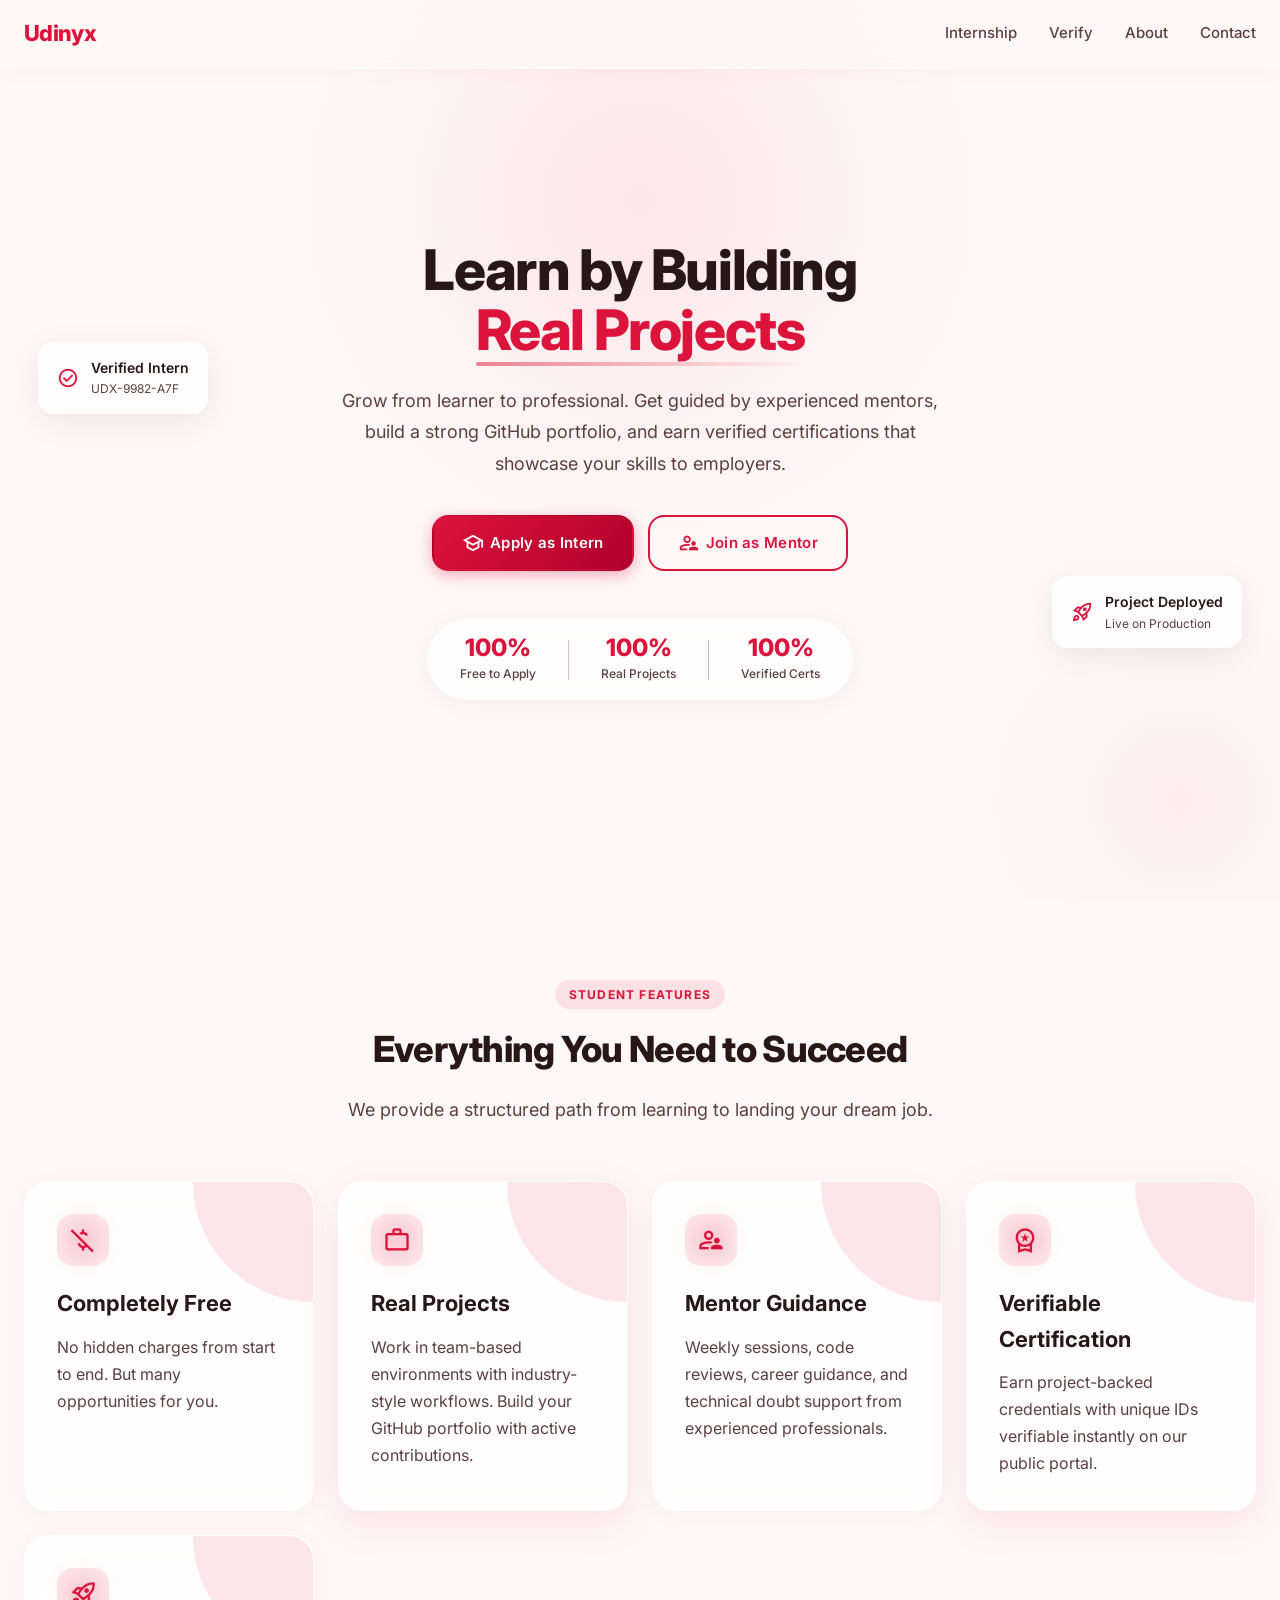
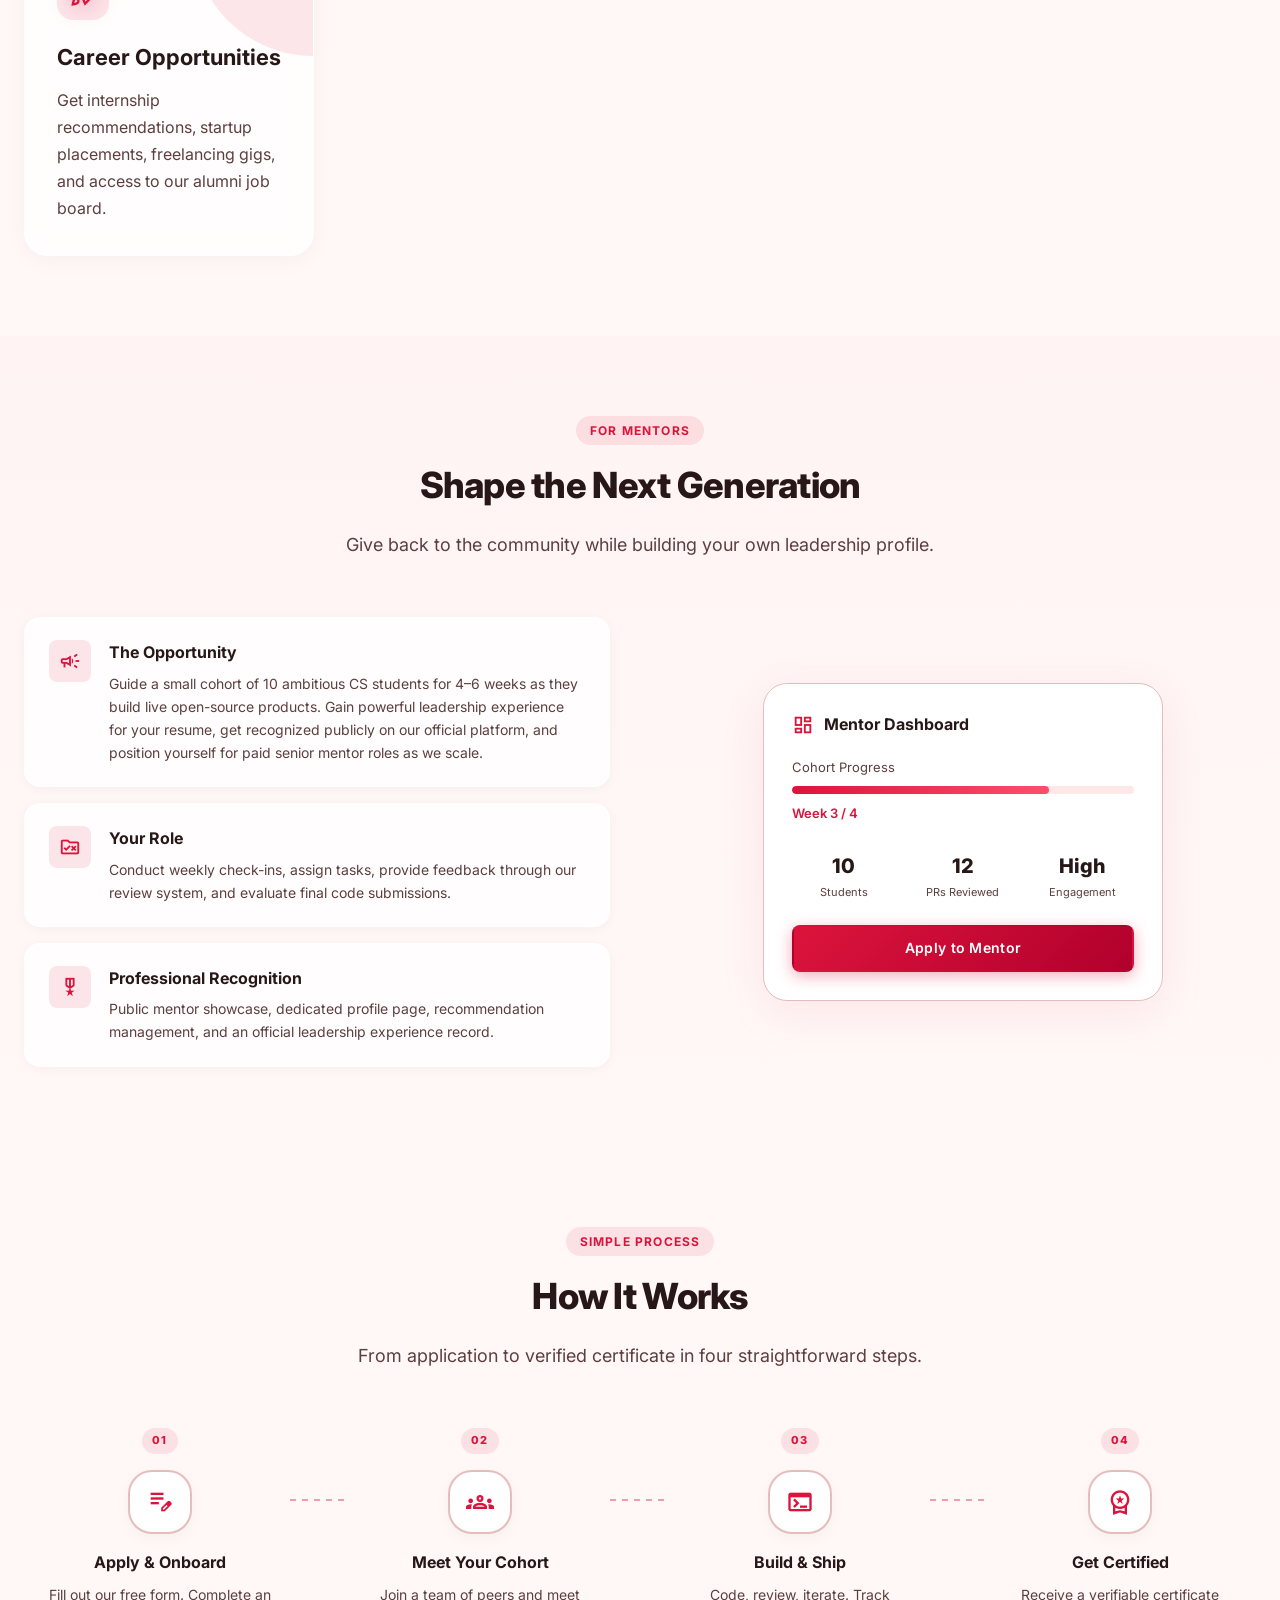
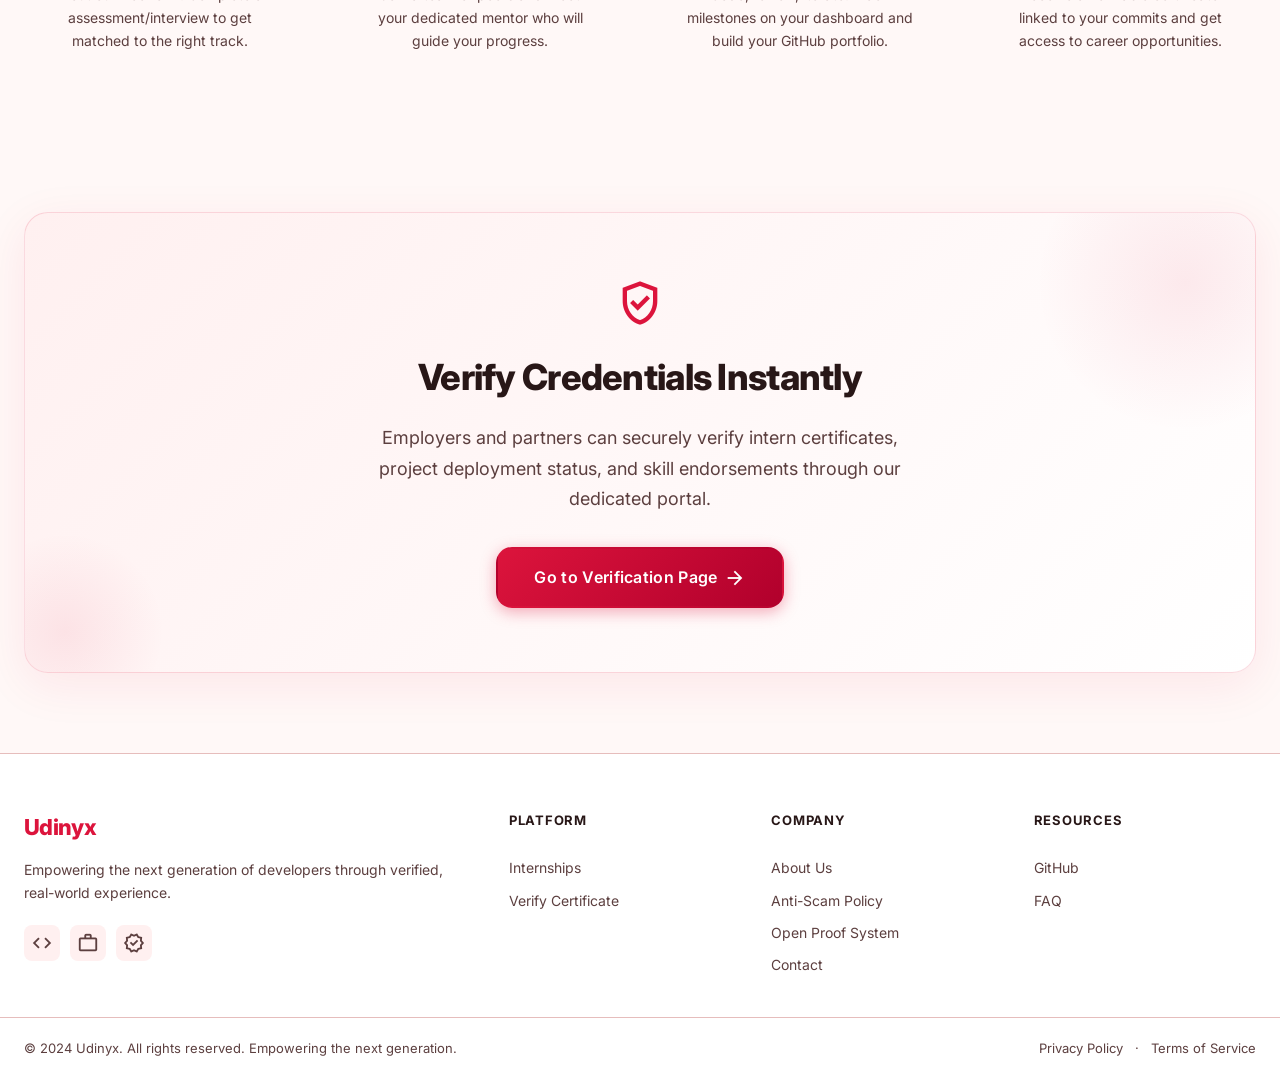
==== index.html @ 5a213f04 "V1" ====
<!DOCTYPE html>
<html lang="en">
<head>
  <meta charset="UTF-8" />
  <meta name="viewport" content="width=device-width, initial-scale=1.0" />
  <title>Udinyx – Professional Real-World Internship Experience</title>
  <meta name="description" content="Udinyx bridges the gap between education and industry. Accelerate your career through high-impact, verified internships with real-world projects and elite mentorship." />
  <link rel="preconnect" href="https://fonts.googleapis.com" />
  <link rel="preconnect" href="https://fonts.gstatic.com" crossorigin />
  <link href="https://fonts.googleapis.com/css2?family=Inter:wght@400;500;600;700;800&display=swap" rel="stylesheet" />
  <link href="https://fonts.googleapis.com/css2?family=Material+Symbols+Outlined:opsz,wght,FILL,GRAD@20..48,100..700,0..1,-50..200" rel="stylesheet" />
  <link rel="stylesheet" href="styles.css" />
</head>
<body>

  <!-- ====== NAVBAR ====== -->
  <nav class="navbar" id="navbar">
    <div class="nav-inner">
      <a href="index.html" class="nav-logo">Udinyx</a>
      <div class="nav-links" id="navLinks">
        <a href="index.html" class="nav-link">Internship</a>
        <a href="verify.html" class="nav-link">Verify</a>
        <a href="about.html" class="nav-link">About</a>
        <a href="contact.html" class="nav-link">Contact</a>
      </div>
      <button class="mobile-menu-btn" id="mobileMenuBtn" aria-label="Open menu">
        <span class="material-symbols-outlined">menu</span>
      </button>
    </div>
  </nav>

  <!-- Mobile Drawer -->
  <div class="mobile-drawer" id="mobileDrawer">
    <div class="drawer-header">
      <span class="nav-logo">Udinyx</span>
      <button class="mobile-menu-btn" id="mobileCloseBtn" aria-label="Close menu">
        <span class="material-symbols-outlined">close</span>
      </button>
    </div>
    <a href="index.html" class="drawer-link" onclick="document.getElementById('mobileCloseBtn').click()">Internship</a>
    <a href="verify.html" class="drawer-link" onclick="document.getElementById('mobileCloseBtn').click()">Verify</a>
    <a href="about.html" class="drawer-link" onclick="document.getElementById('mobileCloseBtn').click()">About</a>
    <a href="contact.html" class="drawer-link" onclick="document.getElementById('mobileCloseBtn').click()">Contact</a>
  </div>
  <div class="drawer-overlay" id="drawerOverlay"></div>

  <main>

    <!-- ====== HERO SECTION ====== -->
    <section class="hero-section" id="home">
      <!-- Background orb -->
      <div class="hero-orb"></div>
      <div class="hero-orb hero-orb-2"></div>

      <div class="container hero-content">

        <h1 class="hero-headline">
          Learn by Building <br class="desktop-only" />
          <span class="headline-accent">Real Projects</span>
        </h1>

        <p class="hero-subtext">
          Grow from learner to professional. Get guided by experienced mentors, build a strong GitHub portfolio, and earn verified certifications that showcase your skills to employers.
        </p>

        <div class="hero-cta-group" id="apply">
          <a href="https://forms.gle/oygbTrC6hXCsfN657" class="btn btn-primary btn-lg" id="applyInternBtn">
            <span class="material-symbols-outlined">school</span>
            Apply as Intern
          </a>
          <a href="https://forms.gle/LfVs7crWo45tyBU28" class="btn btn-outline btn-lg" id="joinMentorBtn">
            <span class="material-symbols-outlined">supervisor_account</span>
            Join as Mentor
          </a>
        </div>

        <div class="hero-stats">
          <div class="stat-item">
            <span class="stat-number">100%</span>
            <span class="stat-label">Free to Apply</span>
          </div>
          <div class="stat-divider"></div>
          <div class="stat-item">
            <span class="stat-number">100%</span>
            <span class="stat-label">Real Projects</span>
          </div>
          <div class="stat-divider"></div>
          <div class="stat-item">
            <span class="stat-number">100%</span>
            <span class="stat-label">Verified Certs</span>
          </div>
        </div>
      </div>

      <!-- Floating glass card decorations -->
      <div class="hero-float-card card-a">
        <span class="material-symbols-outlined text-crimson">check_circle</span>
        <div>
          <div class="float-card-title">Verified Intern</div>
          <div class="float-card-sub">UDX-9982-A7F</div>
        </div>
      </div>
      <div class="hero-float-card card-b">
        <span class="material-symbols-outlined text-crimson">rocket_launch</span>
        <div>
          <div class="float-card-title">Project Deployed</div>
          <div class="float-card-sub">Live on Production</div>
        </div>
      </div>
    </section>

    <!-- ====== FOR STUDENTS SECTION ====== -->
    <section class="section" id="students">
      <div class="container">
        <div class="section-header">
          <span class="section-eyebrow">Student Features</span>
          <h2 class="section-title">Everything You Need to Succeed</h2>
          <p class="section-subtitle">We provide a structured path from learning to landing your dream job.</p>
        </div>

        <div class="features-grid">
          <!-- Feature 1 -->
          <div class="feature-card" style="--delay: 0ms">
            <div class="feature-card-bg"></div>
            <div class="feature-icon-wrap">
              <span class="material-symbols-outlined feature-icon">money_off</span>
            </div>
            <h3 class="feature-card-title">Completely Free</h3>
            <p class="feature-card-text">No hidden charges from start to end. But many opportunities for you.</p>
          </div>

          <!-- Feature 2 -->
          <div class="feature-card feature-card--elevated" style="--delay: 100ms">
            <div class="feature-card-bg"></div>
            <div class="feature-icon-wrap">
              <span class="material-symbols-outlined feature-icon">work</span>
            </div>
            <h3 class="feature-card-title">Real Projects</h3>
            <p class="feature-card-text">Work in team-based environments with industry-style workflows. Build your GitHub portfolio with active contributions.</p>
          </div>

          <!-- Feature 3 -->
          <div class="feature-card" style="--delay: 200ms">
            <div class="feature-card-bg"></div>
            <div class="feature-icon-wrap">
              <span class="material-symbols-outlined feature-icon">supervisor_account</span>
            </div>
            <h3 class="feature-card-title">Mentor Guidance</h3>
            <p class="feature-card-text">Weekly sessions, code reviews, career guidance, and technical doubt support from experienced professionals.</p>
          </div>



          <!-- Feature 5 -->
          <div class="feature-card feature-card--elevated" style="--delay: 100ms">
            <div class="feature-card-bg"></div>
            <div class="feature-icon-wrap">
              <span class="material-symbols-outlined feature-icon">workspace_premium</span>
            </div>
            <h3 class="feature-card-title">Verifiable Certification</h3>
            <p class="feature-card-text">Earn project-backed credentials with unique IDs verifiable instantly on our public portal.</p>
          </div>

          <!-- Feature 6 -->
          <div class="feature-card" style="--delay: 200ms">
            <div class="feature-card-bg"></div>
            <div class="feature-icon-wrap">
              <span class="material-symbols-outlined feature-icon">rocket_launch</span>
            </div>
            <h3 class="feature-card-title">Career Opportunities</h3>
            <p class="feature-card-text">Get internship recommendations, startup placements, freelancing gigs, and access to our alumni job board.</p>
          </div>
        </div>
      </div>
    </section>

    <!-- ====== FOR MENTORS SECTION ====== -->
    <section class="section section-alt" id="mentors">
      <div class="container">
        <div class="section-header">
          <span class="section-eyebrow">For Mentors</span>
          <h2 class="section-title">Shape the Next Generation</h2>
          <p class="section-subtitle">Give back to the community while building your own leadership profile.</p>
        </div>

        <div class="difference-layout">
          <div class="difference-cards">
            <!-- The Pitch -->
            <div class="diff-card">
              <div class="diff-icon-wrap">
                <span class="material-symbols-outlined diff-icon">campaign</span>
              </div>
              <div class="diff-content">
                <h4 class="diff-title">The Opportunity</h4>
                <p class="diff-text">Guide a small cohort of 10 ambitious CS students for 4–6 weeks as they build live open-source products. Gain powerful leadership experience for your resume, get recognized publicly on our official platform, and position yourself for paid senior mentor roles as we scale.</p>
              </div>
            </div>

            <!-- The Role -->
            <div class="diff-card">
              <div class="diff-icon-wrap">
                <span class="material-symbols-outlined diff-icon">rule_folder</span>
              </div>
              <div class="diff-content">
                <h4 class="diff-title">Your Role</h4>
                <p class="diff-text">Conduct weekly check-ins, assign tasks, provide feedback through our review system, and evaluate final code submissions.</p>
              </div>
            </div>

             <!-- Recognition -->
             <div class="diff-card">
              <div class="diff-icon-wrap">
                <span class="material-symbols-outlined diff-icon">military_tech</span>
              </div>
              <div class="diff-content">
                <h4 class="diff-title">Professional Recognition</h4>
                <p class="diff-text">Public mentor showcase, dedicated profile page, recommendation management, and an official leadership experience record.</p>
              </div>
            </div>
          </div>

          <div class="difference-visual">
            <div class="diff-visual-card">
              <div class="diff-visual-header">
                <span class="material-symbols-outlined text-crimson">dashboard</span>
                <span class="diff-visual-title">Mentor Dashboard</span>
              </div>
              <div class="trust-meter">
                <div style="font-size: 13px; margin-bottom: 8px; color: var(--on-surface-variant);">Cohort Progress</div>
                <div class="trust-meter-bar">
                  <div class="trust-meter-fill" style="width: 75%"></div>
                </div>
                <span class="trust-meter-value">Week 3 / 4</span>
              </div>
              <div class="diff-stats-row">
                <div class="diff-mini-stat">
                  <span class="diff-mini-number">10</span>
                  <span class="diff-mini-label">Students</span>
                </div>
                <div class="diff-mini-stat">
                  <span class="diff-mini-number">12</span>
                  <span class="diff-mini-label">PRs Reviewed</span>
                </div>
                <div class="diff-mini-stat">
                  <span class="diff-mini-number">High</span>
                  <span class="diff-mini-label">Engagement</span>
                </div>
              </div>
              
              <div style="margin-top: 24px;">
                 <a href="https://forms.gle/LfVs7crWo45tyBU28" class="btn btn-primary" style="width: 100%; justify-content: center;">Apply to Mentor</a>
              </div>
            </div>
          </div>
        </div>
      </div>
    </section>

    <!-- ====== HOW IT WORKS ====== -->
    <section class="section" id="how">
      <div class="container">
        <div class="section-header">
          <span class="section-eyebrow">Simple Process</span>
          <h2 class="section-title">How It Works</h2>
          <p class="section-subtitle">From application to verified certificate in four straightforward steps.</p>
        </div>

        <div class="steps-row">
          <div class="step-item">
            <div class="step-number">01</div>
            <div class="step-icon-wrap">
              <span class="material-symbols-outlined step-icon">edit_note</span>
            </div>
            <h4 class="step-title">Apply & Onboard</h4>
            <p class="step-text">Fill out our free form. Complete an assessment/interview to get matched to the right track.</p>
          </div>
          <div class="step-connector"></div>

          <div class="step-item">
            <div class="step-number">02</div>
            <div class="step-icon-wrap">
              <span class="material-symbols-outlined step-icon">groups</span>
            </div>
            <h4 class="step-title">Meet Your Cohort</h4>
            <p class="step-text">Join a team of peers and meet your dedicated mentor who will guide your progress.</p>
          </div>
          <div class="step-connector"></div>

          <div class="step-item">
            <div class="step-number">03</div>
            <div class="step-icon-wrap">
              <span class="material-symbols-outlined step-icon">terminal</span>
            </div>
            <h4 class="step-title">Build & Ship</h4>
            <p class="step-text">Code, review, iterate. Track milestones on your dashboard and build your GitHub portfolio.</p>
          </div>
          <div class="step-connector"></div>

          <div class="step-item">
            <div class="step-number">04</div>
            <div class="step-icon-wrap">
              <span class="material-symbols-outlined step-icon">workspace_premium</span>
            </div>
            <h4 class="step-title">Get Certified</h4>
            <p class="step-text">Receive a verifiable certificate linked to your commits and get access to career opportunities.</p>
          </div>
        </div>
      </div>
    </section>

    <!-- ====== VERIFY CTA SECTION ====== -->
    <section class="section verify-cta-section" id="verify">
      <div class="container">
        <div class="verify-cta-card">
          <div class="verify-cta-orb"></div>
          <div class="verify-cta-orb verify-cta-orb-2"></div>
          <div class="verify-cta-content">
            <span class="material-symbols-outlined verify-cta-icon">verified_user</span>
            <h2 class="verify-cta-title">Verify Credentials Instantly</h2>
            <p class="verify-cta-text">Employers and partners can securely verify intern certificates, project deployment status, and skill endorsements through our dedicated portal.</p>
            <a href="verify.html" class="btn btn-primary btn-lg verify-cta-btn">
              Go to Verification Page
              <span class="material-symbols-outlined">arrow_forward</span>
            </a>
          </div>
        </div>
      </div>
    </section>

  </main>

  <!-- ====== FOOTER ====== -->
  <footer class="footer">
    <div class="footer-inner">
      <div class="footer-brand">
        <span class="footer-logo">Udinyx</span>
        <p class="footer-tagline">Empowering the next generation of developers through verified, real-world experience.</p>
        <div class="footer-socials">
          <a href="#" class="social-link" aria-label="GitHub">
            <span class="material-symbols-outlined">code</span>
          </a>
          <a href="#" class="social-link" aria-label="LinkedIn">
            <span class="material-symbols-outlined">work</span>
          </a>
          <a href="#" class="social-link" aria-label="Open Proof">
            <span class="material-symbols-outlined">verified</span>
          </a>
        </div>
      </div>

      <div class="footer-links-col">
        <h5 class="footer-col-title">Platform</h5>
        <a href="index.html" class="footer-link">Internships</a>
        <a href="verify.html" class="footer-link">Verify Certificate</a>
      </div>

      <div class="footer-links-col">
        <h5 class="footer-col-title">Company</h5>
        <a href="about.html" class="footer-link">About Us</a>
        <a href="anti-scam.html" class="footer-link">Anti-Scam Policy</a>
        <a href="open-proof.html" class="footer-link">Open Proof System</a>
        <a href="contact.html" class="footer-link">Contact</a>
      </div>

      <div class="footer-links-col">
        <h5 class="footer-col-title">Resources</h5>
        <a href="https://github.com" class="footer-link">GitHub</a>
        <a href="faq.html" class="footer-link">FAQ</a>
      </div>
    </div>

    <div class="footer-bottom">
      <span>© 2024 Udinyx. All rights reserved. Empowering the next generation.</span>
      <div class="footer-bottom-links">
        <a href="#">Privacy Policy</a>
        <span>·</span>
        <a href="#">Terms of Service</a>
      </div>
    </div>
  </footer>

  <script src="main.js"></script>
</body>
</html>
---- styles.css ----
/* ============================================================
   UDINYX – Global Styles
   Design System: Minimalist Glassmorphism · Crimson Primary
   Font: Inter · Material Symbols
   ============================================================ */

/* ---- Google Font Import ---- */
@import url('https://fonts.googleapis.com/css2?family=Inter:wght@400;500;600;700;800&display=swap');

/* ============================================================
   CSS VARIABLES / DESIGN TOKENS
   ============================================================ */
:root {
  /* Primary Palette */
  --crimson: #DC143C;
  --crimson-dark: #B1002C;
  --crimson-light: #FF4D6D;
  --crimson-container: #DC143C;
  --crimson-10: rgba(220, 20, 60, 0.10);
  --crimson-20: rgba(220, 20, 60, 0.20);
  --crimson-30: rgba(220, 20, 60, 0.30);
  --crimson-glow: 0 0 20px rgba(220, 20, 60, 0.30);

  /* Surface */
  --surface: #fff8f7;
  --surface-container: #ffe9e8;
  --surface-container-low: #fff0f0;
  --surface-container-high: #ffe1e1;
  --surface-container-highest: #fcdbda;
  --surface-dim: #f3d3d2;
  --background: #fff8f7;
  --surface-glass: rgba(255, 255, 255, 0.75);
  --surface-glass-hover: rgba(255, 255, 255, 0.90);

  /* Text */
  --on-surface: #281717;
  --on-surface-variant: #5c3f3f;
  --on-primary: #ffffff;

  /* Outline */
  --outline: #916f6e;
  --outline-variant: #e6bdbc;

  /* Semantic */
  --success: #22c55e;
  --warning: #f59e0b;

  /* Typography */
  --font: 'Inter', -apple-system, BlinkMacSystemFont, sans-serif;
  --fs-hero: clamp(36px, 5vw, 56px);
  --fs-h2: clamp(24px, 3vw, 36px);
  --fs-h3: 22px;
  --fs-h4: 17px;
  --fs-body-lg: 18px;
  --fs-body: 16px;
  --fs-sm: 14px;
  --fs-xs: 12px;

  /* Spacing */
  --sp-xs: 4px;
  --sp-sm: 12px;
  --sp-md: 24px;
  --sp-lg: 48px;
  --sp-xl: 80px;
  --container: 1280px;
  --gutter: 24px;
  --radius: 8px;
  --radius-lg: 16px;
  --radius-xl: 24px;
  --radius-full: 9999px;

  /* Animation */
  --ease: cubic-bezier(0.23, 1, 0.32, 1);
  --transition: 0.3s var(--ease);
}

/* ============================================================
   RESET & BASE
   ============================================================ */
*, *::before, *::after { box-sizing: border-box; margin: 0; padding: 0; }

html {
  scroll-behavior: smooth;
  -webkit-font-smoothing: antialiased;
  -moz-osx-font-smoothing: grayscale;
}

body {
  font-family: var(--font);
  background: var(--background);
  color: var(--on-surface);
  min-height: 100vh;
  overflow-x: hidden;
  line-height: 1.6;
}

::selection { background: var(--crimson-20); color: var(--crimson-dark); }

a { text-decoration: none; color: inherit; }

img { max-width: 100%; display: block; }

button { cursor: pointer; font-family: var(--font); border: none; background: none; }

/* ============================================================
   UTILITY CLASSES
   ============================================================ */
.desktop-only { display: none; }
@media (min-width: 768px) { .desktop-only { display: inline; } }

.hidden { display: none !important; }

.container {
  width: 100%;
  max-width: var(--container);
  margin: 0 auto;
  padding: 0 var(--gutter);
}

/* ============================================================
   MATERIAL SYMBOLS
   ============================================================ */
.material-symbols-outlined {
  font-variation-settings: 'FILL' 0, 'wght' 400, 'GRAD' 0, 'opsz' 24;
  vertical-align: middle;
  font-size: 22px;
  line-height: 1;
  display: inline-flex;
  align-items: center;
}

.text-crimson { color: var(--crimson); }

/* ============================================================
   BUTTONS
   ============================================================ */
.btn {
  display: inline-flex;
  align-items: center;
  gap: 6px;
  font-family: var(--font);
  font-size: var(--fs-sm);
  font-weight: 600;
  letter-spacing: 0.02em;
  border-radius: var(--radius);
  padding: 10px 20px;
  transition: all var(--transition);
  white-space: nowrap;
  cursor: pointer;
  border: 2px solid transparent;
  position: relative;
  overflow: hidden;
}

.btn::after {
  content: '';
  position: absolute;
  inset: 0;
  background: rgba(255,255,255,0.15);
  opacity: 0;
  transition: opacity var(--transition);
}
.btn:hover::after { opacity: 1; }

.btn-primary {
  background: linear-gradient(135deg, var(--crimson), #B1002C);
  color: var(--on-primary);
  box-shadow: 0 4px 15px rgba(220, 20, 60, 0.35);
}
.btn-primary:hover {
  transform: translateY(-2px);
  box-shadow: 0 8px 25px rgba(220, 20, 60, 0.45);
}
.btn-primary:active { transform: scale(0.97); }

.btn-outline {
  background: transparent;
  border: 2px solid var(--crimson);
  color: var(--crimson);
}
.btn-outline:hover {
  background: var(--crimson-10);
  transform: translateY(-1px);
}

.btn-ghost {
  background: var(--surface-glass);
  border: 1.5px solid var(--outline-variant);
  color: var(--on-surface-variant);
  backdrop-filter: blur(8px);
}
.btn-ghost:hover {
  background: white;
  border-color: var(--outline);
  color: var(--on-surface);
}

.btn-lg {
  font-size: 15px;
  padding: 14px 28px;
  border-radius: var(--radius-lg);
}

.btn-sm {
  font-size: 13px;
  padding: 8px 16px;
}

/* ============================================================
   NAVBAR
   ============================================================ */
.navbar {
  position: fixed;
  top: 0;
  left: 0;
  right: 0;
  z-index: 100;
  background: rgba(255, 248, 247, 0.82);
  backdrop-filter: blur(20px);
  -webkit-backdrop-filter: blur(20px);
  border-bottom: 1px solid rgba(255,255,255,0.5);
  box-shadow: 0 2px 20px rgba(220, 20, 60, 0.04);
  transition: box-shadow 0.3s ease, opacity 0.35s ease;
}
body.drawer-open .navbar {
  opacity: 0;
  pointer-events: none;
}
.navbar.scrolled {
  box-shadow: 0 4px 30px rgba(0,0,0,0.08);
}

.nav-inner {
  max-width: var(--container);
  margin: 0 auto;
  padding: 0 var(--gutter);
  height: 68px;
  display: flex;
  align-items: center;
  justify-content: space-between;
  gap: var(--gutter);
}

.nav-logo {
  font-size: 22px;
  font-weight: 800;
  color: var(--crimson);
  letter-spacing: -0.03em;
  flex-shrink: 0;
}

.nav-links {
  display: flex;
  gap: 32px;
  align-items: center;
}
@media (max-width: 768px) {
  .nav-links { display: none; }
}

.nav-link {
  font-size: 15px;
  font-weight: 500;
  color: var(--on-surface-variant);
  transition: color var(--transition);
  padding-bottom: 3px;
  position: relative;
}
.nav-link::after {
  content: '';
  position: absolute;
  bottom: -2px;
  left: 0;
  width: 0;
  height: 2px;
  background: var(--crimson);
  border-radius: 2px;
  transition: width var(--transition);
}
.nav-link:hover { color: var(--crimson); }
.nav-link:hover::after, .nav-link.active::after { width: 100%; }
.nav-link.active { color: var(--crimson); font-weight: 600; }

.nav-cta { display: none; }
@media (min-width: 768px) { .nav-cta { display: inline-flex; } }

.mobile-menu-btn {
  display: flex;
  align-items: center;
  justify-content: center;
  color: var(--crimson);
  padding: 6px;
  border-radius: var(--radius);
  transition: background var(--transition);
}
.mobile-menu-btn:hover { background: var(--crimson-10); }
@media (min-width: 768px) { .mobile-menu-btn { display: none; } }

/* Mobile drawer */
.mobile-drawer {
  position: fixed;
  top: 0;
  right: -100%;
  width: min(320px, 85vw);
  height: 100vh;
  background: white;
  z-index: 200;
  padding: 24px;
  display: flex;
  flex-direction: column;
  box-shadow: -8px 0 40px rgba(0,0,0,0.12);
  transition: right 0.35s var(--ease);
}
.mobile-drawer.open { right: 0; }

.drawer-overlay {
  position: fixed;
  inset: 0;
  background: rgba(0,0,0,0.35);
  z-index: 150;
  opacity: 0;
  pointer-events: none;
  transition: opacity 0.35s ease;
}
.drawer-overlay.show { opacity: 1; pointer-events: auto; }

.drawer-header {
  display: flex;
  justify-content: space-between;
  align-items: center;
  margin-bottom: 32px;
}
.drawer-link {
  display: block;
  padding: 14px 0;
  font-size: 17px;
  font-weight: 500;
  color: var(--on-surface-variant);
  border-bottom: 1px solid var(--outline-variant);
  transition: color var(--transition);
}
.drawer-link:hover, .drawer-link.active { color: var(--crimson); }

/* ============================================================
   HERO SECTION
   ============================================================ */
.hero-section {
  min-height: 100vh;
  display: flex;
  align-items: center;
  position: relative;
  overflow: hidden;
  padding: 120px var(--gutter) 80px;
}

.hero-orb {
  position: absolute;
  width: 700px;
  height: 700px;
  background: radial-gradient(circle, rgba(220, 20, 60, 0.08) 0%, transparent 70%);
  border-radius: 50%;
  top: -150px;
  left: 50%;
  transform: translateX(-50%);
  pointer-events: none;
  animation: orbPulse 6s ease-in-out infinite;
}
.hero-orb-2 {
  width: 400px;
  height: 400px;
  top: auto;
  bottom: -100px;
  right: -100px;
  left: auto;
  transform: none;
  background: radial-gradient(circle, rgba(220, 20, 60, 0.05) 0%, transparent 70%);
  animation-delay: 3s;
}

@keyframes orbPulse {
  0%, 100% { opacity: 0.6; transform: translateX(-50%) scale(1); }
  50% { opacity: 1; transform: translateX(-50%) scale(1.05); }
}

.hero-content {
  display: flex;
  flex-direction: column;
  align-items: center;
  text-align: center;
  max-width: 800px;
  margin: 0 auto;
  position: relative;
  z-index: 2;
}

.hero-badge {
  display: inline-flex;
  align-items: center;
  gap: 6px;
  background: var(--surface-glass);
  backdrop-filter: blur(12px);
  border: 1.5px solid rgba(220, 20, 60, 0.25);
  color: var(--crimson);
  font-size: 13px;
  font-weight: 600;
  letter-spacing: 0.04em;
  padding: 7px 16px;
  border-radius: var(--radius-full);
  margin-bottom: 28px;
  box-shadow: var(--crimson-glow);
  animation: fadeDown 0.6s var(--ease) both;
}

.hero-headline {
  font-size: var(--fs-hero);
  font-weight: 800;
  line-height: 1.08;
  letter-spacing: -0.025em;
  color: var(--on-surface);
  margin-bottom: 24px;
  animation: fadeDown 0.7s var(--ease) 0.1s both;
}

.headline-accent {
  color: var(--crimson);
  position: relative;
  display: inline-block;
}
.headline-accent::after {
  content: '';
  position: absolute;
  bottom: -5px;
  left: 0;
  width: 100%;
  height: 4px;
  background: linear-gradient(90deg, var(--crimson), transparent);
  border-radius: 2px;
  opacity: 0.5;
}

.hero-subtext {
  font-size: var(--fs-body-lg);
  color: var(--on-surface-variant);
  max-width: 600px;
  line-height: 1.75;
  margin-bottom: 36px;
  animation: fadeDown 0.7s var(--ease) 0.2s both;
}

.hero-cta-group {
  display: flex;
  flex-wrap: wrap;
  gap: 14px;
  justify-content: center;
  margin-bottom: 48px;
  animation: fadeDown 0.7s var(--ease) 0.3s both;
}

.hero-stats {
  display: flex;
  align-items: center;
  gap: 32px;
  animation: fadeDown 0.7s var(--ease) 0.4s both;
  background: var(--surface-glass);
  backdrop-filter: blur(16px);
  border: 1px solid rgba(255,255,255,0.7);
  border-radius: var(--radius-full);
  padding: 16px 32px;
  box-shadow: 0 4px 24px rgba(0,0,0,0.05);
}
.stat-item { text-align: center; }
.stat-number { display: block; font-size: 24px; font-weight: 800; color: var(--crimson); line-height: 1; }
.stat-label { display: block; font-size: 12px; color: var(--on-surface-variant); margin-top: 4px; font-weight: 500; }
.stat-divider { width: 1px; height: 40px; background: var(--outline-variant); }

/* Floating Glass Cards */
.hero-float-card {
  position: absolute;
  display: flex;
  align-items: center;
  gap: 12px;
  background: var(--surface-glass);
  backdrop-filter: blur(20px);
  -webkit-backdrop-filter: blur(20px);
  border: 1px solid rgba(255,255,255,0.9);
  border-radius: var(--radius-lg);
  padding: 14px 18px;
  box-shadow: 0 8px 32px rgba(0,0,0,0.08);
  animation: floatCard 4s ease-in-out infinite;
  z-index: 3;
  display: none;
}
@media (min-width: 1100px) { .hero-float-card { display: flex; } }

.card-a { top: 38%; left: 3%; animation-delay: 0s; }
.card-b { bottom: 28%; right: 3%; animation-delay: 2s; }

.float-card-title { font-size: 14px; font-weight: 600; color: var(--on-surface); }
.float-card-sub { font-size: 12px; color: var(--on-surface-variant); }

@keyframes floatCard {
  0%, 100% { transform: translateY(0px); }
  50% { transform: translateY(-10px); }
}

@keyframes fadeDown {
  from { opacity: 0; transform: translateY(-20px); }
  to { opacity: 1; transform: translateY(0); }
}

/* ============================================================
   TRUST BAR
   ============================================================ */
.trust-bar {
  border-top: 1px solid var(--outline-variant);
  border-bottom: 1px solid var(--outline-variant);
  background: rgba(255,255,255,0.6);
  padding: 28px 0;
}
.trust-bar .container {
  display: flex;
  align-items: center;
  gap: 32px;
  flex-wrap: wrap;
  justify-content: center;
}
.trust-bar-label {
  font-size: 13px;
  color: var(--on-surface-variant);
  font-weight: 500;
  flex-shrink: 0;
}
.logo-strip {
  display: flex;
  gap: 16px;
  flex-wrap: wrap;
  justify-content: center;
}
.logo-chip {
  display: inline-flex;
  align-items: center;
  gap: 7px;
  font-size: 14px;
  font-weight: 600;
  color: var(--on-surface-variant);
  padding: 8px 16px;
  background: white;
  border: 1px solid var(--outline-variant);
  border-radius: var(--radius-full);
  transition: all var(--transition);
}
.logo-chip:hover { border-color: var(--crimson); color: var(--crimson); transform: translateY(-2px); }

/* ============================================================
   SECTIONS
   ============================================================ */
.section {
  padding: var(--sp-xl) 0;
}
.section-alt {
  background: linear-gradient(180deg, rgba(255,240,240,0.5) 0%, transparent 100%);
}

.section-header {
  text-align: center;
  margin-bottom: 56px;
}

.section-eyebrow {
  display: inline-block;
  font-size: 12px;
  font-weight: 700;
  letter-spacing: 0.1em;
  text-transform: uppercase;
  color: var(--crimson);
  margin-bottom: 12px;
  background: var(--crimson-10);
  padding: 5px 14px;
  border-radius: var(--radius-full);
}

.section-title {
  font-size: var(--fs-h2);
  font-weight: 800;
  letter-spacing: -0.02em;
  color: var(--on-surface);
  margin-bottom: 16px;
}

.section-subtitle {
  font-size: var(--fs-body-lg);
  color: var(--on-surface-variant);
  max-width: 600px;
  margin: 0 auto;
  line-height: 1.7;
}

/* ============================================================
   FEATURES GRID
   ============================================================ */
.features-grid {
  display: grid;
  grid-template-columns: repeat(auto-fit, minmax(280px, 1fr));
  gap: 24px;
  align-items: start;
}

.feature-card {
  display: flex;
  flex-direction: column;
  height: 100%;
  background: var(--surface-glass);
  backdrop-filter: blur(12px);
  -webkit-backdrop-filter: blur(12px);
  border: 1.5px solid rgba(255,255,255,0.8);
  border-radius: var(--radius-xl);
  padding: 32px;
  position: relative;
  overflow: hidden;
  transition: all var(--transition);
  box-shadow: 0 4px 24px rgba(0,0,0,0.04);
  animation: fadeUp 0.6s var(--ease) var(--delay, 0ms) both;
}
.feature-card:hover {
  transform: translateY(-6px);
  box-shadow: 0 16px 40px rgba(220,20,60,0.08);
  border-color: rgba(220,20,60,0.2);
}
.feature-card--elevated {
  transform: translateY(-12px);
  box-shadow: 0 12px 40px rgba(220,20,60,0.10);
}
.feature-card--elevated:hover { transform: translateY(-18px); }

.feature-card-bg {
  position: absolute;
  top: 0;
  right: 0;
  width: 120px;
  height: 120px;
  background: var(--crimson-10);
  border-radius: 0 var(--radius-xl) 0 120px;
  transition: transform var(--transition);
}
.feature-card:hover .feature-card-bg { transform: scale(1.15); }

.feature-icon-wrap {
  width: 52px;
  height: 52px;
  background: var(--crimson-10);
  border-radius: var(--radius-lg);
  display: flex;
  align-items: center;
  justify-content: center;
  margin-bottom: 20px;
  position: relative;
}
.feature-icon-wrap::before {
  content: '';
  position: absolute;
  width: 36px;
  height: 36px;
  background: rgba(220,20,60,0.15);
  border-radius: 50%;
  filter: blur(10px);
}
.feature-icon {
  font-size: 28px;
  color: var(--crimson);
  position: relative;
}

.feature-card-title {
  font-size: var(--fs-h3);
  font-weight: 700;
  color: var(--on-surface);
  margin-bottom: 12px;
  position: relative;
}

.feature-card-text {
  font-size: var(--fs-body);
  color: var(--on-surface-variant);
  line-height: 1.7;
  position: relative;
  margin-bottom: 0;
  flex-grow: 1;
}

.feature-tag {
  display: inline-flex;
  align-items: center;
  gap: 5px;
  background: var(--crimson-10);
  color: var(--crimson);
  font-size: 12px;
  font-weight: 600;
  padding: 5px 12px;
  border-radius: var(--radius-full);
  position: relative;
}

@keyframes fadeUp {
  from { opacity: 0; transform: translateY(30px); }
  to { opacity: 1; transform: translateY(0); }
}

/* ============================================================
   THE UDINYX DIFFERENCE
   ============================================================ */
.difference-layout {
  display: grid;
  grid-template-columns: 1fr;
  gap: 40px;
  align-items: center;
}
@media (min-width: 1024px) {
  .difference-layout {
    grid-template-columns: 1fr 1fr;
    gap: 60px;
  }
}

.difference-cards {
  display: flex;
  flex-direction: column;
  gap: 16px;
}

.diff-card {
  display: flex;
  align-items: flex-start;
  gap: 18px;
  height: 100%;
  background: var(--surface-glass);
  backdrop-filter: blur(8px);
  border: 1.5px solid rgba(255,255,255,0.7);
  border-radius: var(--radius-lg);
  padding: 22px 24px;
  box-shadow: 0 2px 12px rgba(0,0,0,0.04);
  transition: all var(--transition);
}
.diff-card:hover, .diff-card.active {
  transform: translateX(6px);
  background: rgba(255,255,255,0.9);
  border-color: var(--crimson);
  box-shadow: 0 6px 24px rgba(220,20,60,0.06);
}
.diff-card:hover .diff-icon-wrap, .diff-card.active .diff-icon-wrap {
  background: var(--crimson);
  color: white;
}
.diff-card:hover .diff-icon, .diff-card.active .diff-icon {
  color: white;
}
.diff-card:hover .diff-title, .diff-card.active .diff-title {
  color: var(--crimson);
}

.diff-icon-wrap {
  flex-shrink: 0;
  width: 42px;
  height: 42px;
  background: var(--crimson-10);
  border-radius: var(--radius);
  display: flex;
  align-items: center;
  justify-content: center;
}
.diff-icon { font-size: 22px; color: var(--crimson); }
.diff-title { font-size: 16px; font-weight: 700; color: var(--on-surface); margin-bottom: 6px; }
.diff-text { font-size: 14px; color: var(--on-surface-variant); line-height: 1.65; }

/* Difference Visual Card */
.difference-visual {
  display: flex;
  justify-content: center;
}
.diff-visual-card {
  background: white;
  border: 1.5px solid var(--outline-variant);
  border-radius: var(--radius-xl);
  padding: 28px;
  width: 100%;
  max-width: 400px;
  box-shadow: 0 12px 48px rgba(220,20,60,0.08);
}
.diff-visual-header {
  display: flex;
  align-items: center;
  gap: 10px;
  margin-bottom: 20px;
}
.diff-visual-title { font-size: 16px; font-weight: 700; flex: 1; }
.diff-badge {
  font-size: 11px;
  font-weight: 700;
  letter-spacing: 0.08em;
  color: white;
  background: var(--crimson);
  padding: 3px 10px;
  border-radius: var(--radius-full);
}

.trust-meter { margin-bottom: 24px; }
.trust-meter-bar {
  height: 8px;
  background: var(--surface-container);
  border-radius: var(--radius-full);
  overflow: hidden;
  margin-bottom: 6px;
}
.trust-meter-fill {
  height: 100%;
  background: linear-gradient(90deg, var(--crimson), var(--crimson-light));
  border-radius: var(--radius-full);
  transition: width 1.5s var(--ease);
}
.trust-meter-value { font-size: 13px; font-weight: 600; color: var(--crimson); }

.diff-stats-row {
  display: flex;
  gap: 16px;
  margin-bottom: 20px;
}
.diff-mini-stat { flex: 1; text-align: center; }
.diff-mini-number { display: block; font-size: 20px; font-weight: 800; color: var(--on-surface); }
.diff-mini-label { display: block; font-size: 11px; color: var(--on-surface-variant); margin-top: 2px; }

.diff-cert-preview {
  display: flex;
  align-items: center;
  gap: 12px;
  background: var(--surface-container-low);
  border-radius: var(--radius);
  padding: 12px 14px;
}

/* ============================================================
   MENTORS
   ============================================================ */
.mentors-grid {
  display: grid;
  grid-template-columns: repeat(auto-fill, minmax(260px, 1fr));
  gap: 20px;
}

.mentor-card {
  background: var(--surface-glass);
  backdrop-filter: blur(12px);
  border: 1.5px solid rgba(255,255,255,0.8);
  border-radius: var(--radius-xl);
  padding: 24px;
  display: flex;
  flex-direction: column;
  align-items: flex-start;
  gap: 12px;
  transition: all var(--transition);
  box-shadow: 0 4px 20px rgba(0,0,0,0.04);
}
.mentor-card:hover {
  transform: translateY(-4px);
  box-shadow: 0 12px 32px rgba(220,20,60,0.08);
  border-color: rgba(220,20,60,0.2);
}

.mentor-avatar {
  width: 64px;
  height: 64px;
  border-radius: var(--radius-lg);
  display: flex;
  align-items: center;
  justify-content: center;
  flex-shrink: 0;
}
.mentor-info { flex: 1; }
.mentor-name { font-size: 17px; font-weight: 700; color: var(--on-surface); }
.mentor-role { font-size: 13px; color: var(--on-surface-variant); margin-top: 3px; display: block; }
.mentor-skills { display: flex; gap: 7px; flex-wrap: wrap; margin-top: 10px; }

.mentor-stat {
  display: flex;
  align-items: center;
  gap: 6px;
  font-size: 13px;
  color: var(--on-surface-variant);
  font-weight: 500;
}

.mentor-cta-card {
  align-items: center;
  justify-content: center;
  text-align: center;
  border: 2px dashed var(--outline-variant);
  background: transparent;
}

.skill-chip {
  font-size: 12px;
  font-weight: 600;
  padding: 4px 10px;
  border-radius: var(--radius-full);
  background: var(--surface-container-low);
  color: var(--on-surface-variant);
  border: 1px solid var(--outline-variant);
}
.skill-chip--verified {
  background: var(--crimson-10);
  color: var(--crimson-dark);
  border-color: rgba(220,20,60,0.2);
}

/* ============================================================
   HOW IT WORKS - STEPS
   ============================================================ */
.steps-row {
  display: flex;
  flex-wrap: wrap;
  align-items: flex-start;
  justify-content: center;
  gap: 0;
}

.step-item {
  flex: 1;
  min-width: 200px;
  max-width: 260px;
  display: flex;
  flex-direction: column;
  align-items: center;
  text-align: center;
  padding: 0 16px;
}

.step-number {
  font-size: 11px;
  font-weight: 800;
  letter-spacing: 0.1em;
  color: var(--crimson);
  background: var(--crimson-10);
  padding: 4px 10px;
  border-radius: var(--radius-full);
  margin-bottom: 16px;
}

.step-icon-wrap {
  width: 64px;
  height: 64px;
  background: white;
  border: 2px solid var(--outline-variant);
  border-radius: var(--radius-xl);
  display: flex;
  align-items: center;
  justify-content: center;
  margin-bottom: 16px;
  transition: all var(--transition);
  box-shadow: 0 4px 16px rgba(0,0,0,0.04);
}
.step-item:hover .step-icon-wrap {
  border-color: var(--crimson);
  box-shadow: 0 0 0 4px var(--crimson-10);
  transform: scale(1.05);
}
.step-icon { font-size: 28px; color: var(--crimson); }
.step-title { font-size: 16px; font-weight: 700; color: var(--on-surface); margin-bottom: 8px; }
.step-text { font-size: 14px; color: var(--on-surface-variant); line-height: 1.65; }

.step-connector {
  flex-shrink: 0;
  width: 60px;
  height: 2px;
  background: repeating-linear-gradient(90deg, var(--crimson) 0, var(--crimson) 6px, transparent 6px, transparent 12px);
  align-self: center;
  margin-bottom: 80px;
  opacity: 0.4;
  display: none;
}
@media (min-width: 900px) { .step-connector { display: block; } }

/* ============================================================
   TESTIMONIALS
   ============================================================ */
.testimonials-grid {
  display: grid;
  grid-template-columns: repeat(auto-fill, minmax(300px, 1fr));
  gap: 20px;
  align-items: start;
}

.testimonial-card {
  background: var(--surface-glass);
  backdrop-filter: blur(12px);
  border: 1.5px solid rgba(255,255,255,0.8);
  border-radius: var(--radius-xl);
  padding: 32px;
  box-shadow: 0 4px 24px rgba(0,0,0,0.04);
  transition: all var(--transition);
  position: relative;
}
.testimonial-card:hover {
  transform: translateY(-4px);
  box-shadow: 0 12px 36px rgba(220,20,60,0.08);
}
.testimonial-card--featured {
  border-color: rgba(220,20,60,0.25);
  background: white;
  box-shadow: 0 8px 40px rgba(220,20,60,0.10);
}

.quote-icon {
  font-size: 56px;
  line-height: 0.6;
  color: var(--crimson);
  opacity: 0.2;
  font-weight: 900;
  font-family: Georgia, serif;
  margin-bottom: 16px;
}
.testimonial-text {
  font-size: 15px;
  color: var(--on-surface);
  line-height: 1.75;
  margin-bottom: 24px;
}
.testimonial-author {
  display: flex;
  align-items: center;
  gap: 12px;
  flex-wrap: wrap;
}
.testimonial-avatar {
  width: 40px;
  height: 40px;
  border-radius: var(--radius-full);
  display: flex;
  align-items: center;
  justify-content: center;
  flex-shrink: 0;
}
.testimonial-name { font-size: 14px; font-weight: 700; color: var(--on-surface); }
.testimonial-role { font-size: 12px; color: var(--on-surface-variant); margin-top: 2px; }
.testimonial-badge {
  display: flex;
  align-items: center;
  gap: 4px;
  font-size: 11px;
  font-weight: 600;
  color: var(--crimson);
  margin-left: auto;
}

/* ============================================================
   VERIFY CTA SECTION
   ============================================================ */
.verify-cta-section { padding-bottom: var(--sp-xl); }

.verify-cta-card {
  background: linear-gradient(135deg, #fff0f0 0%, white 100%);
  border: 1.5px solid rgba(220,20,60,0.15);
  border-radius: var(--radius-xl);
  padding: clamp(40px, 5vw, 72px);
  text-align: center;
  position: relative;
  overflow: hidden;
  box-shadow: 0 12px 48px rgba(220,20,60,0.08);
}

.verify-cta-orb {
  position: absolute;
  width: 300px;
  height: 300px;
  background: radial-gradient(circle, rgba(220,20,60,0.08) 0%, transparent 70%);
  border-radius: 50%;
  top: -80px;
  right: -80px;
  pointer-events: none;
}
.verify-cta-orb-2 {
  width: 200px;
  height: 200px;
  top: auto;
  bottom: -60px;
  right: auto;
  left: -60px;
}

.verify-cta-content { position: relative; z-index: 2; }
.verify-cta-icon {
  font-size: 52px;
  color: var(--crimson);
  display: block;
  margin: 0 auto 20px;
}
.verify-cta-title {
  font-size: clamp(26px, 3vw, 36px);
  font-weight: 800;
  letter-spacing: -0.02em;
  color: var(--on-surface);
  margin-bottom: 16px;
}
.verify-cta-text {
  font-size: var(--fs-body-lg);
  color: var(--on-surface-variant);
  max-width: 540px;
  margin: 0 auto 32px;
  line-height: 1.7;
}
.verify-cta-btn { font-size: 16px; padding: 16px 36px; }

/* ============================================================
   FOOTER
   ============================================================ */
.footer {
  background: white;
  border-top: 1px solid var(--outline-variant);
  margin-top: 0;
}

.footer-inner {
  max-width: var(--container);
  margin: 0 auto;
  padding: 56px var(--gutter) 40px;
  display: grid;
  grid-template-columns: 1fr;
  gap: 40px;
}
@media (min-width: 768px) {
  .footer-inner { grid-template-columns: 2fr 1fr 1fr 1fr; }
}

.footer-logo { font-size: 22px; font-weight: 800; color: var(--crimson); letter-spacing: -0.03em; display: block; margin-bottom: 12px; }
.footer-tagline { font-size: 14px; color: var(--on-surface-variant); line-height: 1.7; margin-bottom: 20px; }

.footer-socials { display: flex; gap: 10px; }
.social-link {
  width: 36px;
  height: 36px;
  display: flex;
  align-items: center;
  justify-content: center;
  background: var(--surface-container-low);
  border-radius: var(--radius);
  color: var(--on-surface-variant);
  transition: all var(--transition);
}
.social-link:hover { background: var(--crimson-10); color: var(--crimson); transform: translateY(-2px); }

.footer-col-title { font-size: 13px; font-weight: 700; text-transform: uppercase; letter-spacing: 0.06em; color: var(--on-surface); margin-bottom: 16px; }
.footer-links-col { display: flex; flex-direction: column; gap: 10px; }
.footer-link { font-size: 14px; color: var(--on-surface-variant); transition: color var(--transition); }
.footer-link:hover { color: var(--crimson); }

.footer-bottom {
  max-width: var(--container);
  margin: 0 auto;
  padding: 20px var(--gutter);
  border-top: 1px solid var(--outline-variant);
  display: flex;
  flex-wrap: wrap;
  justify-content: space-between;
  align-items: center;
  gap: 12px;
  font-size: 13px;
  color: var(--on-surface-variant);
}
.footer-bottom-links { display: flex; gap: 12px; align-items: center; }
.footer-bottom a { color: var(--on-surface-variant); transition: color var(--transition); }
.footer-bottom a:hover { color: var(--crimson); }

/* ============================================================
   VERIFY PAGE
   ============================================================ */
.verify-main {
  min-height: 100vh;
  padding: 120px var(--gutter) 80px;
  position: relative;
  display: flex;
  flex-direction: column;
  align-items: center;
  overflow: hidden;
}

.verify-orb {
  position: absolute;
  width: 600px;
  height: 600px;
  background: radial-gradient(circle, rgba(220,20,60,0.06) 0%, transparent 70%);
  border-radius: 50%;
  top: -100px;
  left: 50%;
  transform: translateX(-50%);
  pointer-events: none;
}
.verify-orb-2 {
  width: 300px;
  height: 300px;
  top: auto;
  bottom: 0;
  right: -50px;
  left: auto;
  transform: none;
}

.verify-header {
  text-align: center;
  max-width: 700px;
  margin-bottom: 48px;
  position: relative;
  z-index: 2;
}

.verify-title {
  font-size: var(--fs-hero);
  font-weight: 800;
  letter-spacing: -0.025em;
  color: var(--on-surface);
  margin: 16px 0;
}
.verify-subtitle {
  font-size: var(--fs-body-lg);
  color: var(--on-surface-variant);
  line-height: 1.7;
}

/* Search */
.verify-search-wrap {
  width: 100%;
  max-width: 640px;
  margin-bottom: 40px;
  position: relative;
  z-index: 2;
}

.verify-search-box {
  display: flex;
  align-items: center;
  background: rgba(255,255,255,0.85);
  backdrop-filter: blur(20px);
  border: 1.5px solid rgba(255,255,255,0.9);
  border-radius: var(--radius-lg);
  padding: 8px 8px 8px 16px;
  gap: 10px;
  box-shadow: 0 8px 32px rgba(0,0,0,0.07);
  transition: all var(--transition);
}
.verify-search-box:focus-within {
  border-color: rgba(220,20,60,0.4);
  box-shadow: 0 0 0 4px var(--crimson-10), 0 8px 32px rgba(220,20,60,0.10);
}
.verify-search-box.loading {
  opacity: 0.7;
  pointer-events: none;
}

.search-icon { color: var(--outline); font-size: 22px; flex-shrink: 0; transition: color var(--transition); }
.verify-search-box:focus-within .search-icon { color: var(--crimson); }

.verify-input {
  flex: 1;
  border: none;
  background: transparent;
  font-size: 15px;
  font-family: var(--font);
  color: var(--on-surface);
  outline: none;
  min-width: 0;
}
.verify-input::placeholder { color: var(--outline); }

.verify-btn { border-radius: var(--radius); padding: 10px 20px; }

.search-hint {
  font-size: 13px;
  color: var(--on-surface-variant);
  margin-top: 10px;
  text-align: center;
}
.sample-id-btn {
  font-family: monospace;
  font-size: 12px;
  font-weight: 600;
  color: var(--crimson);
  background: var(--crimson-10);
  border: none;
  padding: 2px 8px;
  border-radius: 4px;
  cursor: pointer;
  transition: all var(--transition);
}
.sample-id-btn:hover { background: var(--crimson-20); }

/* Result */
.result-wrap {
  width: 100%;
  max-width: 760px;
  position: relative;
  z-index: 2;
  transition: opacity 0.3s ease;
}

.result-card {
  background: linear-gradient(145deg, rgba(255,255,255,0.92), rgba(255,255,255,0.6));
  backdrop-filter: blur(16px);
  -webkit-backdrop-filter: blur(16px);
  border: 1.5px solid rgba(255,255,255,0.9);
  border-radius: var(--radius-xl);
  padding: 36px;
  box-shadow: 20px 20px 60px rgba(0,0,0,0.05), -20px -20px 60px rgba(255,255,255,0.8), 0 0 40px rgba(220,20,60,0.04);
  position: relative;
  overflow: hidden;
  animation: fadeUp 0.5s var(--ease) both;
}

.result-card--error {
  text-align: center;
  padding: 56px 36px;
  background: #fff8f7;
  border-color: rgba(220,20,60,0.15);
}

.result-bg-decoration {
  position: absolute;
  width: 250px;
  height: 250px;
  background: radial-gradient(circle, rgba(220,20,60,0.05) 0%, transparent 70%);
  border-radius: 50%;
  top: -60px;
  right: -60px;
  pointer-events: none;
}

.result-card-header {
  display: flex;
  align-items: center;
  justify-content: space-between;
  flex-wrap: wrap;
  gap: 16px;
  margin-bottom: 28px;
  position: relative;
}
.result-name-block { display: flex; align-items: center; gap: 16px; }
.result-avatar {
  width: 60px;
  height: 60px;
  background: var(--surface-container-low);
  border-radius: var(--radius-lg);
  display: flex;
  align-items: center;
  justify-content: center;
  flex-shrink: 0;
}
.result-name { font-size: 24px; font-weight: 800; color: var(--on-surface); margin-bottom: 4px; }
.result-cert-id { font-size: 13px; color: var(--on-surface-variant); }

.verified-badge {
  display: inline-flex;
  align-items: center;
  gap: 7px;
  background: rgba(220,20,60,0.08);
  border: 1.5px solid rgba(220,20,60,0.25);
  color: var(--crimson);
  font-size: 13px;
  font-weight: 700;
  padding: 8px 16px;
  border-radius: var(--radius-full);
  box-shadow: 0 0 12px rgba(220,20,60,0.12);
}

.result-info-grid {
  display: grid;
  grid-template-columns: 1fr 1fr;
  gap: 14px;
  margin-bottom: 24px;
  position: relative;
}

.result-info-panel {
  background: rgba(255,255,255,0.7);
  backdrop-filter: blur(8px);
  border: 1px solid rgba(255,255,255,0.9);
  border-radius: var(--radius-lg);
  padding: 16px;
  box-shadow: 0 2px 10px rgba(0,0,0,0.03);
}
.result-info-label {
  display: block;
  font-size: 11px;
  font-weight: 700;
  letter-spacing: 0.08em;
  text-transform: uppercase;
  color: var(--outline);
  margin-bottom: 6px;
}
.result-info-value { font-size: 16px; font-weight: 600; color: var(--on-surface); }

.result-skills { margin-bottom: 24px; position: relative; }
.result-skill-chips { display: flex; flex-wrap: wrap; gap: 8px; }

/* Performance bars */
.result-perf {
  background: var(--surface-container-low);
  border-radius: var(--radius-lg);
  padding: 20px;
  margin-bottom: 24px;
  display: flex;
  flex-direction: column;
  gap: 14px;
  position: relative;
}
.perf-row { display: flex; align-items: center; gap: 12px; }
.perf-label { font-size: 13px; font-weight: 600; color: var(--on-surface-variant); width: 110px; flex-shrink: 0; }
.perf-bar-wrap { flex: 1; }
.perf-bar {
  height: 8px;
  background: var(--surface-container-high);
  border-radius: var(--radius-full);
  overflow: hidden;
}
.perf-fill {
  height: 100%;
  background: linear-gradient(90deg, var(--crimson), var(--crimson-light));
  border-radius: var(--radius-full);
  transition: width 1s var(--ease);
}
.perf-val { font-size: 13px; font-weight: 700; color: var(--crimson); width: 36px; text-align: right; }

.result-card-footer {
  display: flex;
  flex-wrap: wrap;
  gap: 12px;
  border-top: 1px solid var(--outline-variant);
  padding-top: 24px;
  position: relative;
}
.result-action-btn { flex: 1; min-width: 160px; justify-content: center; }

/* Error card */
.error-icon { font-size: 52px; color: var(--crimson); display: block; margin: 0 auto 16px; opacity: 0.5; }
.error-title { font-size: 22px; font-weight: 700; color: var(--on-surface); margin-bottom: 12px; }
.error-text { font-size: 15px; color: var(--on-surface-variant); line-height: 1.7; margin-bottom: 24px; }

/* Result pop animation */
@keyframes resultPop {
  0% { transform: scale(0.97); }
  50% { transform: scale(1.01); }
  100% { transform: scale(1); }
}
.result-pop { animation: resultPop 0.4s var(--ease); }

/* Verify info cards */
.verify-info-row {
  display: grid;
  grid-template-columns: repeat(auto-fill, minmax(220px, 1fr));
  gap: 16px;
  width: 100%;
  max-width: 760px;
  margin-top: 36px;
  position: relative;
  z-index: 2;
}
.verify-info-card {
  background: var(--surface-glass);
  backdrop-filter: blur(12px);
  border: 1.5px solid rgba(255,255,255,0.8);
  border-radius: var(--radius-lg);
  padding: 24px;
  text-align: center;
  box-shadow: 0 4px 16px rgba(0,0,0,0.04);
  transition: all var(--transition);
}
.verify-info-card:hover { transform: translateY(-3px); box-shadow: 0 8px 28px rgba(220,20,60,0.08); }
.verify-info-card h4 { font-size: 15px; font-weight: 700; color: var(--on-surface); margin: 12px 0 8px; }
.verify-info-card p { font-size: 13px; color: var(--on-surface-variant); line-height: 1.65; }

/* ============================================================
   SPIN ANIMATION
   ============================================================ */
.spin {
  animation: spin 0.8s linear infinite;
}
@keyframes spin {
  to { transform: rotate(360deg); }
}

/* ============================================================
   SCROLL ANIMATIONS (Intersection Observer)
   ============================================================ */
.reveal {
  opacity: 0;
  transform: translateY(24px);
  transition: opacity 0.7s var(--ease), transform 0.7s var(--ease);
}
.reveal.visible {
  opacity: 1;
  transform: none;
}

/* ============================================================
   RESPONSIVE TWEAKS
   ============================================================ */
@media (max-width: 640px) {
  .hero-stats {
    flex-direction: column;
    gap: 16px;
    border-radius: var(--radius-lg);
    padding: 20px;
  }
  .stat-divider { width: 80px; height: 1px; }
  .result-info-grid { grid-template-columns: 1fr; }
  .result-card-footer { flex-direction: column; }
  .result-action-btn { width: 100%; }
}

@media (max-width: 480px) {
  .hero-cta-group { flex-direction: column; width: 100%; }
  .hero-cta-group .btn { width: 100%; justify-content: center; }
  .result-name-block { flex-direction: column; align-items: flex-start; }
  .result-card-header { flex-direction: column; align-items: flex-start; }
}

/* ============================================================
   SCROLLBAR
   ============================================================ */
::-webkit-scrollbar { width: 8px; }
::-webkit-scrollbar-track { background: var(--surface-container-low); }
::-webkit-scrollbar-thumb { background: var(--outline-variant); border-radius: 4px; }
::-webkit-scrollbar-thumb:hover { background: var(--crimson); }
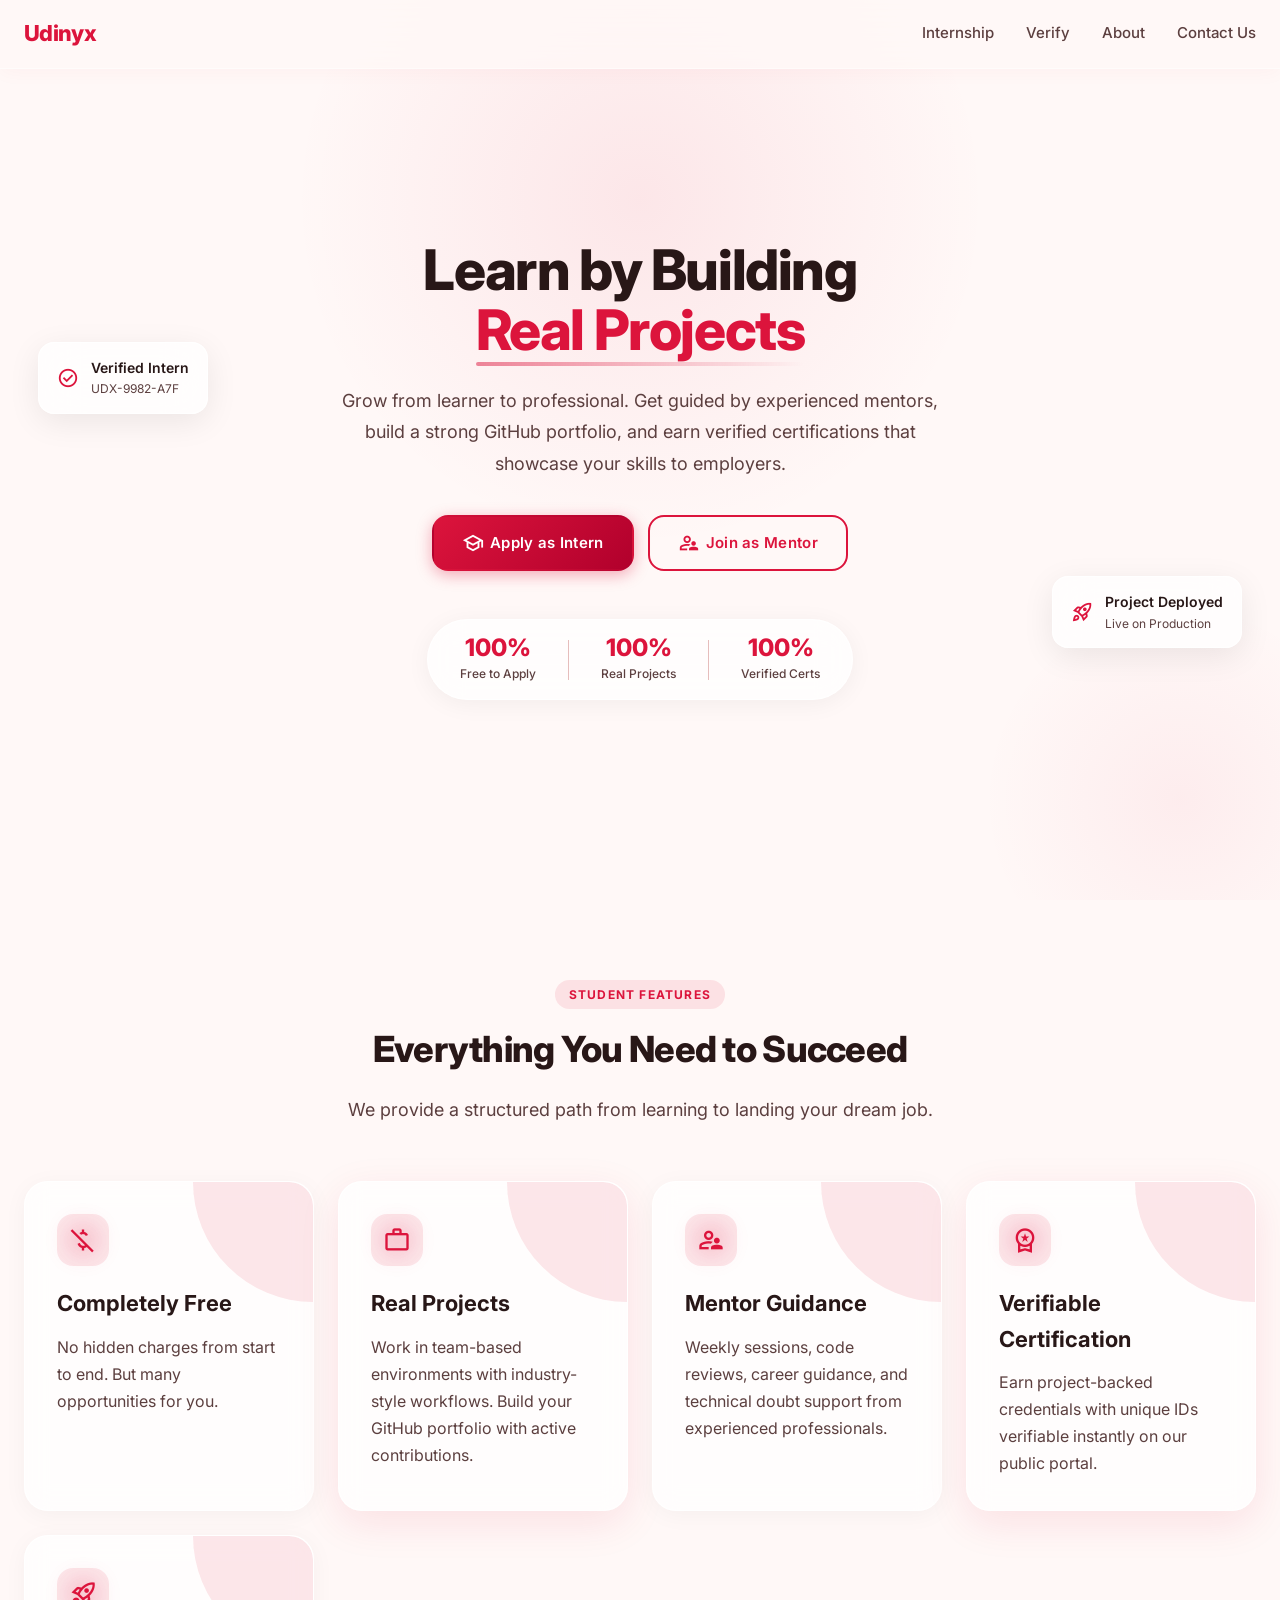
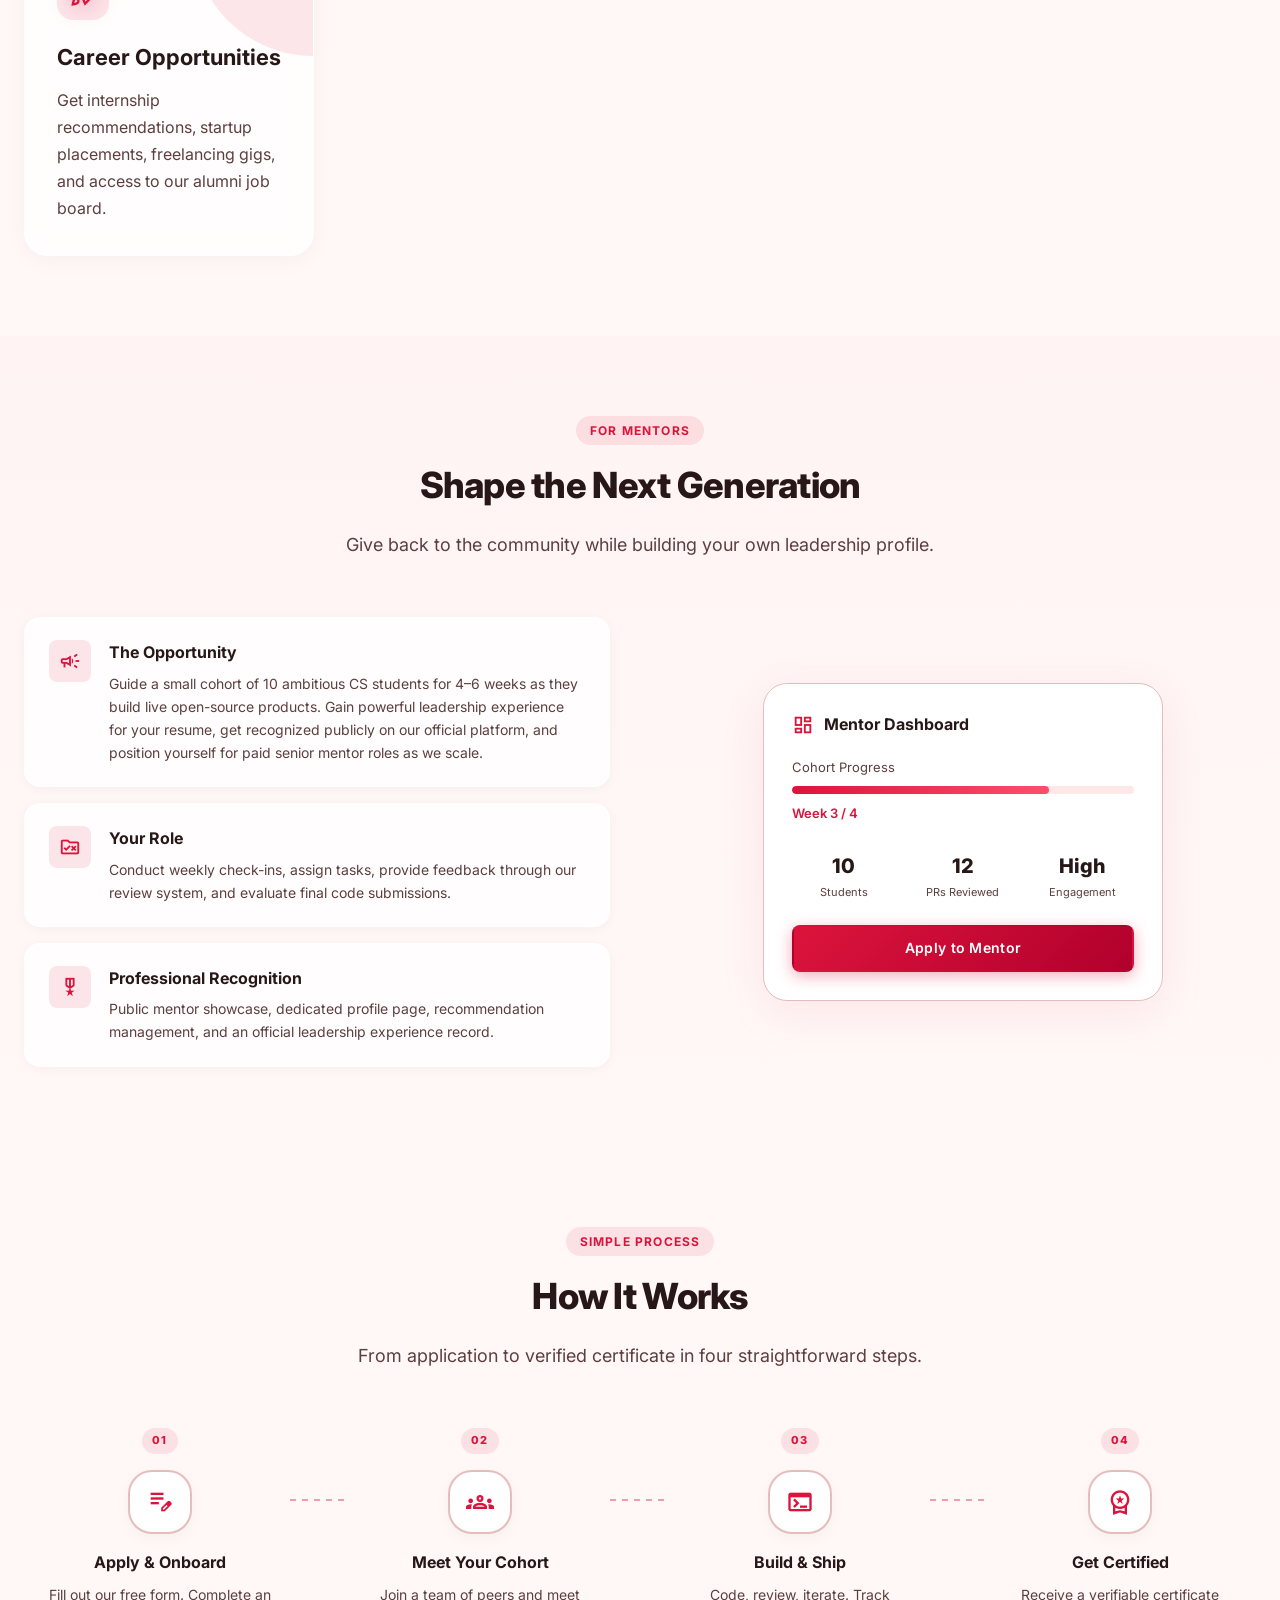
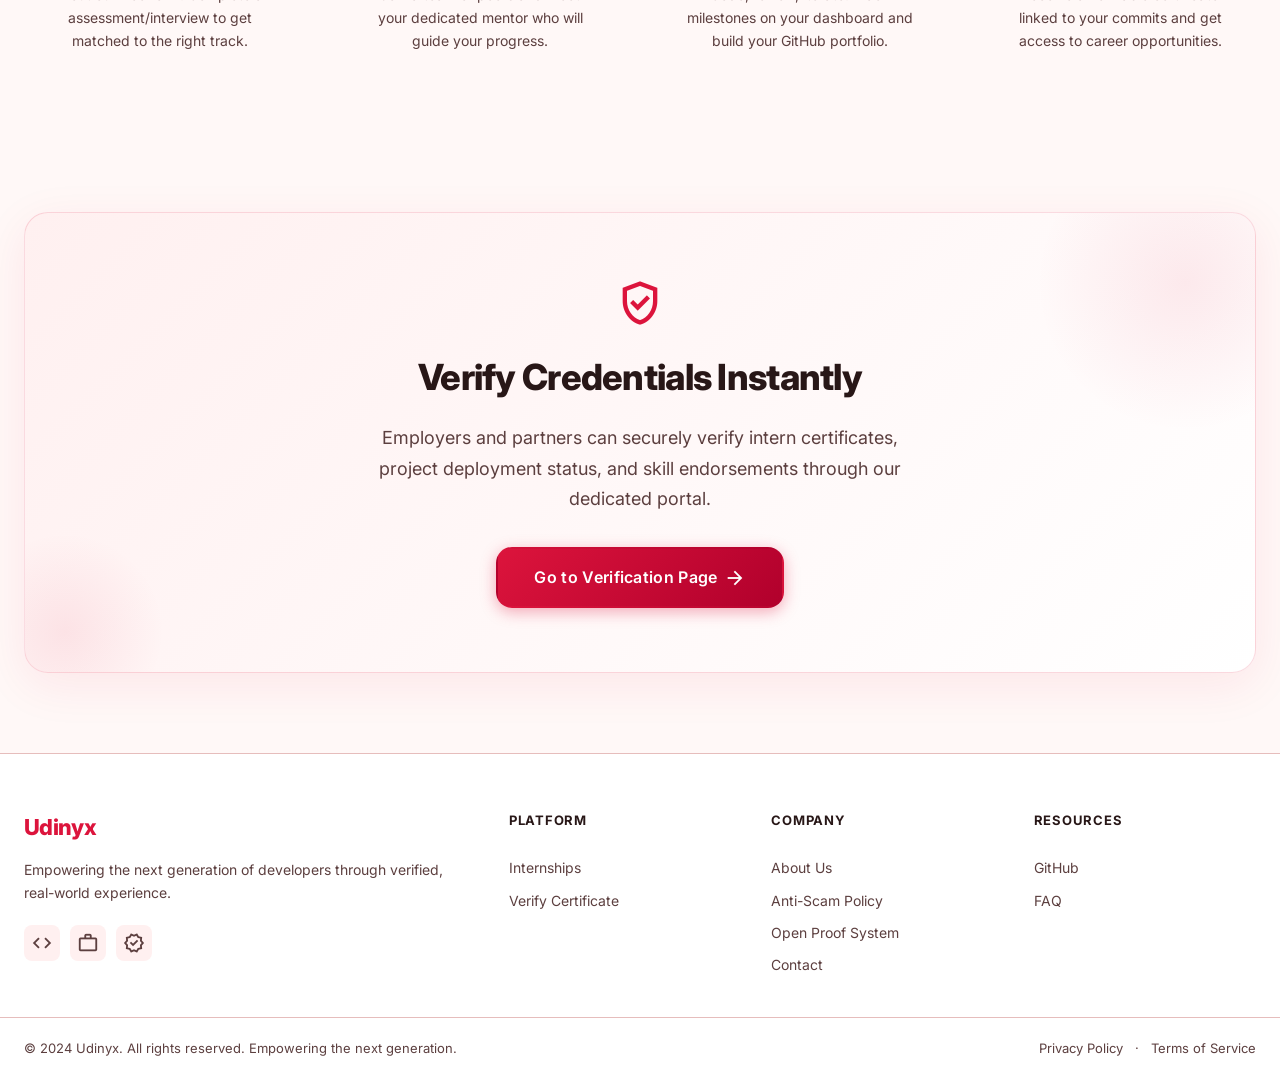
==== commit c86ff2d1: "Contact -> Contact Us" ====
--- a/index.html
+++ b/index.html
@@ -21,7 +21,7 @@
         <a href="index.html" class="nav-link">Internship</a>
         <a href="verify.html" class="nav-link">Verify</a>
         <a href="about.html" class="nav-link">About</a>
-        <a href="contact.html" class="nav-link">Contact</a>
+        <a href="contact.html" class="nav-link">Contact Us</a>
       </div>
       <button class="mobile-menu-btn" id="mobileMenuBtn" aria-label="Open menu">
         <span class="material-symbols-outlined">menu</span>
